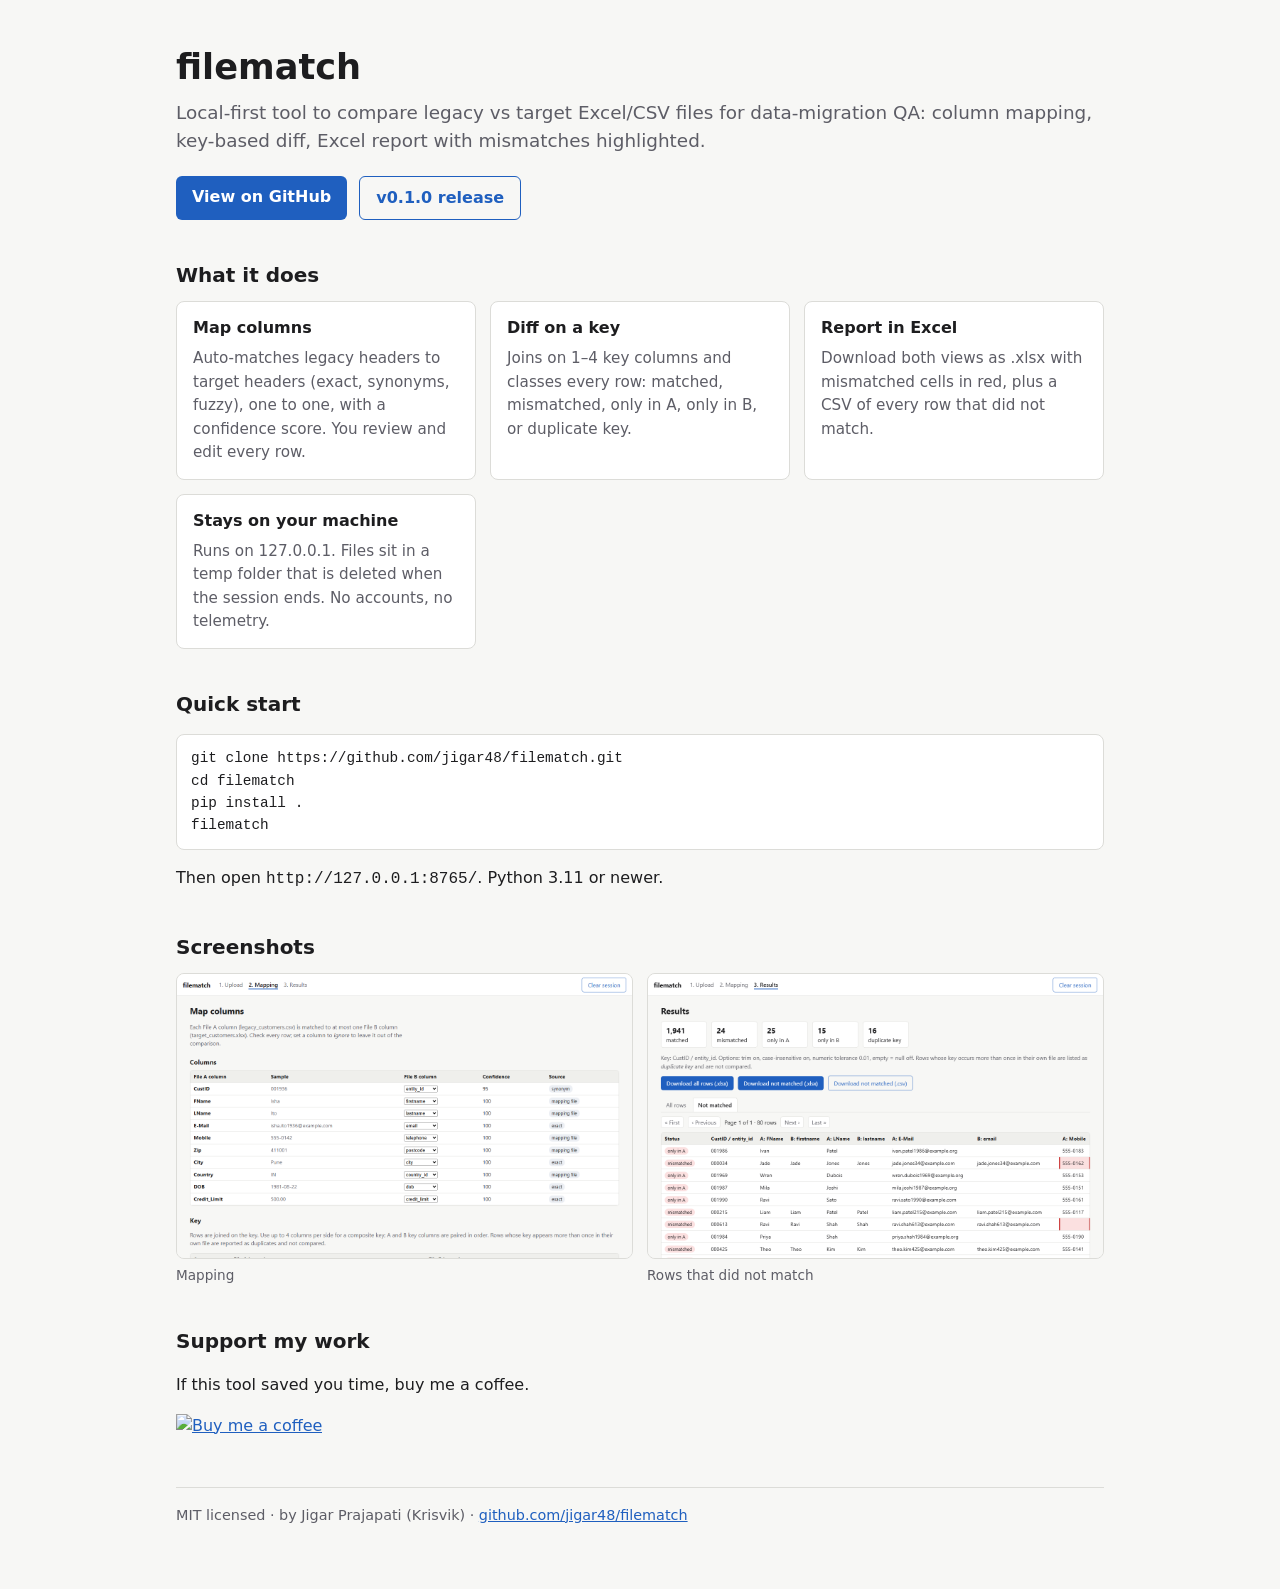
==== docs/index.html @ 09c0d8b6 "docs: demo dataset, Docker, benchmark, screenshots and v0.1.0 notes - scripts/make_demo.py: seeded f" ====
<!doctype html>
<html lang="en">
<head>
  <meta charset="utf-8">
  <meta name="viewport" content="width=device-width, initial-scale=1">
  <title>filematch</title>
  <meta name="description" content="Local-first tool to compare legacy vs target Excel/CSV files for data-migration QA: column mapping, key-based diff, Excel report with mismatches highlighted.">
  <style>
    :root { --bg: #f7f7f5; --panel: #fff; --text: #1d1d1f; --muted: #5d5d66; --line: #dcdcd8; --accent: #1f5fbf; }
    @media (prefers-color-scheme: dark) {
      :root { --bg: #141416; --panel: #1d1d21; --text: #ececf0; --muted: #a3a3ad; --line: #34343a; --accent: #7aa7f0; }
    }
    * { box-sizing: border-box; }
    body { margin: 0; background: var(--bg); color: var(--text); font: 16px/1.55 system-ui, -apple-system, "Segoe UI", Roboto, sans-serif; }
    main { max-width: 960px; margin: 0 auto; padding: 40px 16px 64px; }
    h1 { font-size: 2.2rem; margin: 0 0 4px; }
    h2 { font-size: 1.25rem; margin: 40px 0 10px; }
    .lead { font-size: 1.15rem; color: var(--muted); margin: 0 0 20px; }
    a { color: var(--accent); }
    .btns { display: flex; gap: 12px; flex-wrap: wrap; margin: 16px 0 8px; }
    .btn { display: inline-block; padding: 9px 16px; border-radius: 6px; background: var(--accent); color: #fff; text-decoration: none; font-weight: 600; }
    .btn.ghost { background: transparent; color: var(--accent); border: 1px solid var(--accent); }
    pre { background: var(--panel); border: 1px solid var(--line); border-radius: 8px; padding: 12px 14px; overflow-x: auto; font-size: 0.9rem; }
    .grid { display: grid; grid-template-columns: repeat(auto-fit, minmax(260px, 1fr)); gap: 14px; }
    .card { background: var(--panel); border: 1px solid var(--line); border-radius: 8px; padding: 14px 16px; }
    .card h3 { margin: 0 0 6px; font-size: 1rem; }
    .card p { margin: 0; color: var(--muted); font-size: 0.95rem; }
    figure { margin: 0; }
    figure img { width: 100%; height: auto; border: 1px solid var(--line); border-radius: 8px; display: block; }
    figcaption { color: var(--muted); font-size: 0.85rem; margin-top: 6px; }
    footer { color: var(--muted); font-size: 0.9rem; border-top: 1px solid var(--line); margin-top: 48px; padding-top: 16px; }
  </style>
</head>
<body>
<main>
  <h1>filematch</h1>
  <p class="lead">Local-first tool to compare legacy vs target Excel/CSV files for data-migration QA: column mapping, key-based diff, Excel report with mismatches highlighted.</p>
  <div class="btns">
    <a class="btn" href="https://github.com/jigar48/filematch">View on GitHub</a>
    <a class="btn ghost" href="https://github.com/jigar48/filematch/releases/tag/v0.1.0">v0.1.0 release</a>
  </div>

  <h2>What it does</h2>
  <div class="grid">
    <div class="card"><h3>Map columns</h3><p>Auto-matches legacy headers to target headers (exact, synonyms, fuzzy), one to one, with a confidence score. You review and edit every row.</p></div>
    <div class="card"><h3>Diff on a key</h3><p>Joins on 1&ndash;4 key columns and classes every row: matched, mismatched, only in A, only in B, or duplicate key.</p></div>
    <div class="card"><h3>Report in Excel</h3><p>Download both views as .xlsx with mismatched cells in red, plus a CSV of every row that did not match.</p></div>
    <div class="card"><h3>Stays on your machine</h3><p>Runs on 127.0.0.1. Files sit in a temp folder that is deleted when the session ends. No accounts, no telemetry.</p></div>
  </div>

  <h2>Quick start</h2>
<pre><code>git clone https://github.com/jigar48/filematch.git
cd filematch
pip install .
filematch</code></pre>
  <p>Then open <code>http://127.0.0.1:8765/</code>. Python 3.11 or newer.</p>

  <h2>Screenshots</h2>
  <div class="grid">
    <figure><img src="screenshots/2-mapping.png" alt="Mapping screen with suggested column pairs, confidence and source"><figcaption>Mapping</figcaption></figure>
    <figure><img src="screenshots/4-results-not-matched.png" alt="Results tab listing rows that did not match, mismatched cells in red"><figcaption>Rows that did not match</figcaption></figure>
  </div>

  <h2>Support my work</h2>
  <p>If this tool saved you time, buy me a coffee.</p>
  <p><a href="https://buymeacoffee.com/buildwithjigar"><img src="https://www.buymeacoffee.com/assets/img/custom_images/orange_img.png" alt="Buy me a coffee" height="41"></a></p>

  <footer>MIT licensed &middot; by Jigar Prajapati (Krisvik) &middot; <a href="https://github.com/jigar48/filematch">github.com/jigar48/filematch</a></footer>
</main>
</body>
</html>
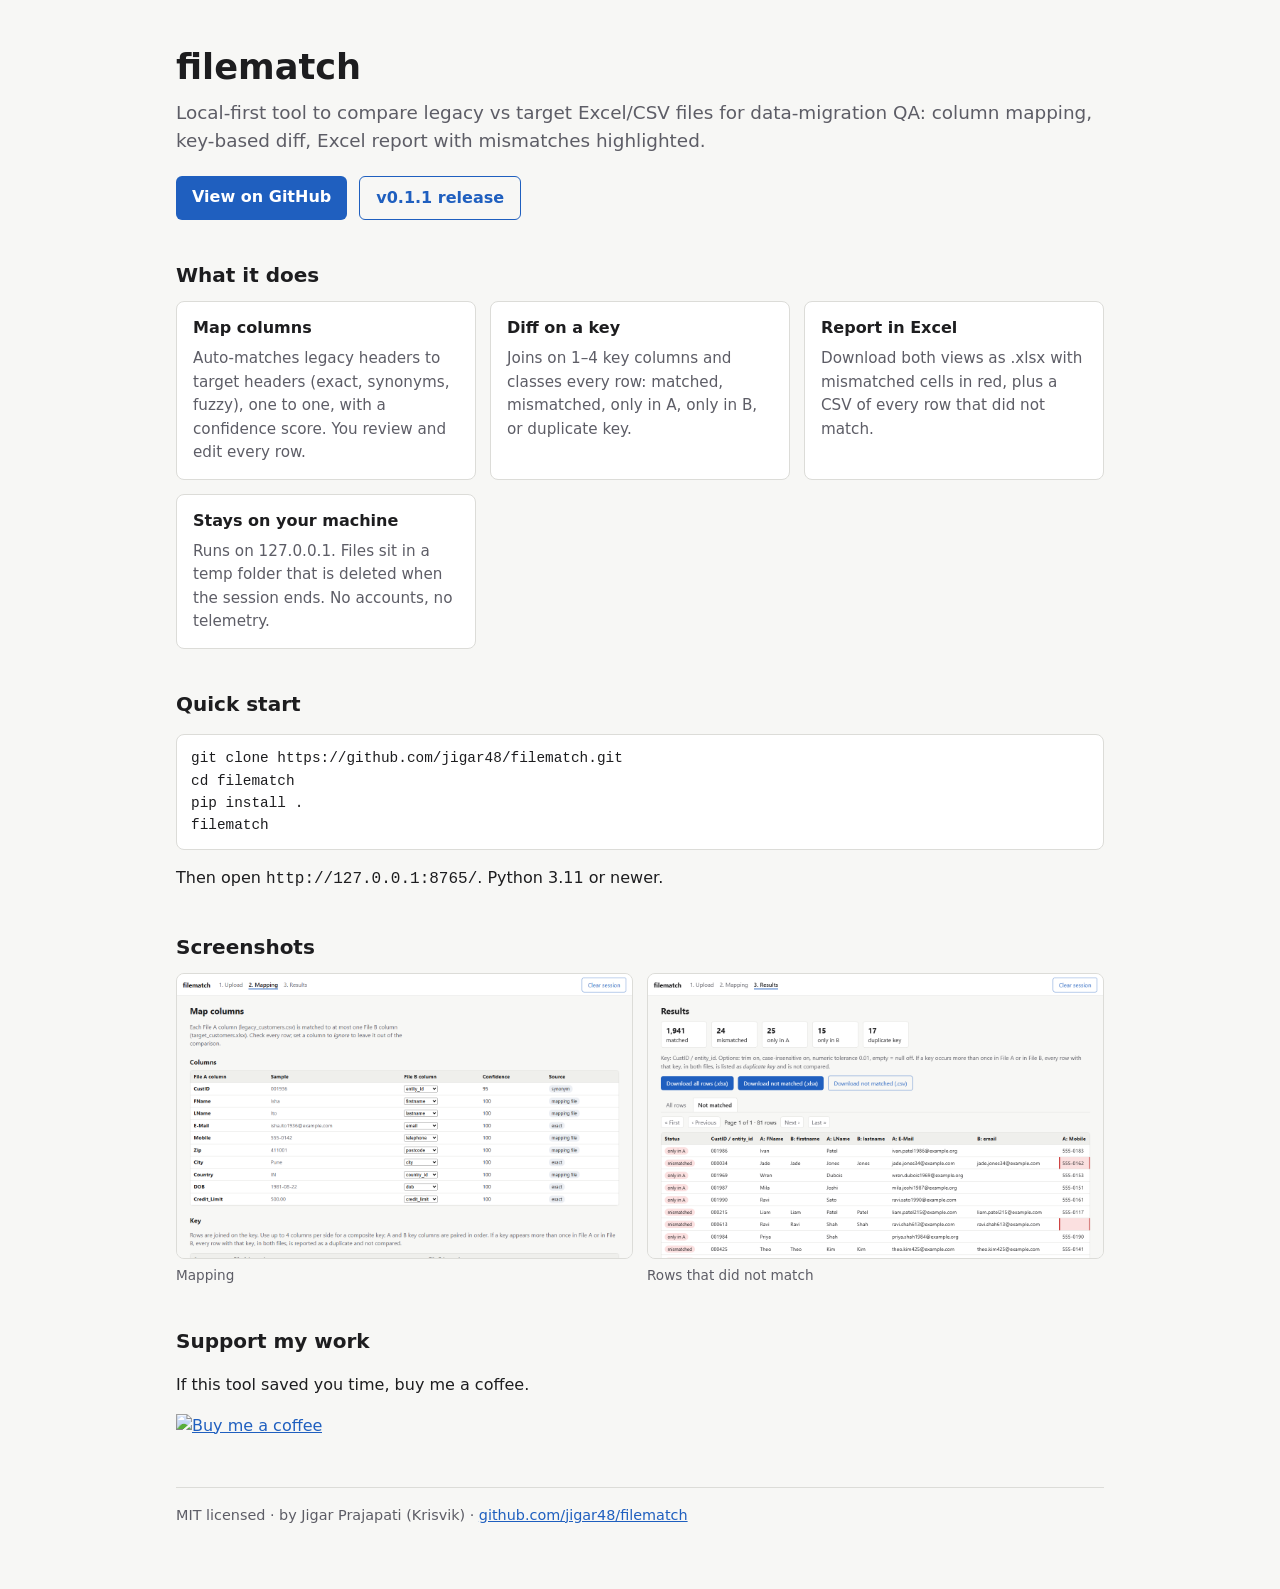
==== commit cf9dae9e: "fix: class every row with an ambiguous key as duplicate key A key is now ambiguous if it occurs more" ====
--- a/docs/index.html
+++ b/docs/index.html
@@ -37,7 +37,7 @@
   <p class="lead">Local-first tool to compare legacy vs target Excel/CSV files for data-migration QA: column mapping, key-based diff, Excel report with mismatches highlighted.</p>
   <div class="btns">
     <a class="btn" href="https://github.com/jigar48/filematch">View on GitHub</a>
-    <a class="btn ghost" href="https://github.com/jigar48/filematch/releases/tag/v0.1.0">v0.1.0 release</a>
+    <a class="btn ghost" href="https://github.com/jigar48/filematch/releases/tag/v0.1.1">v0.1.1 release</a>
   </div>
 
   <h2>What it does</h2>
